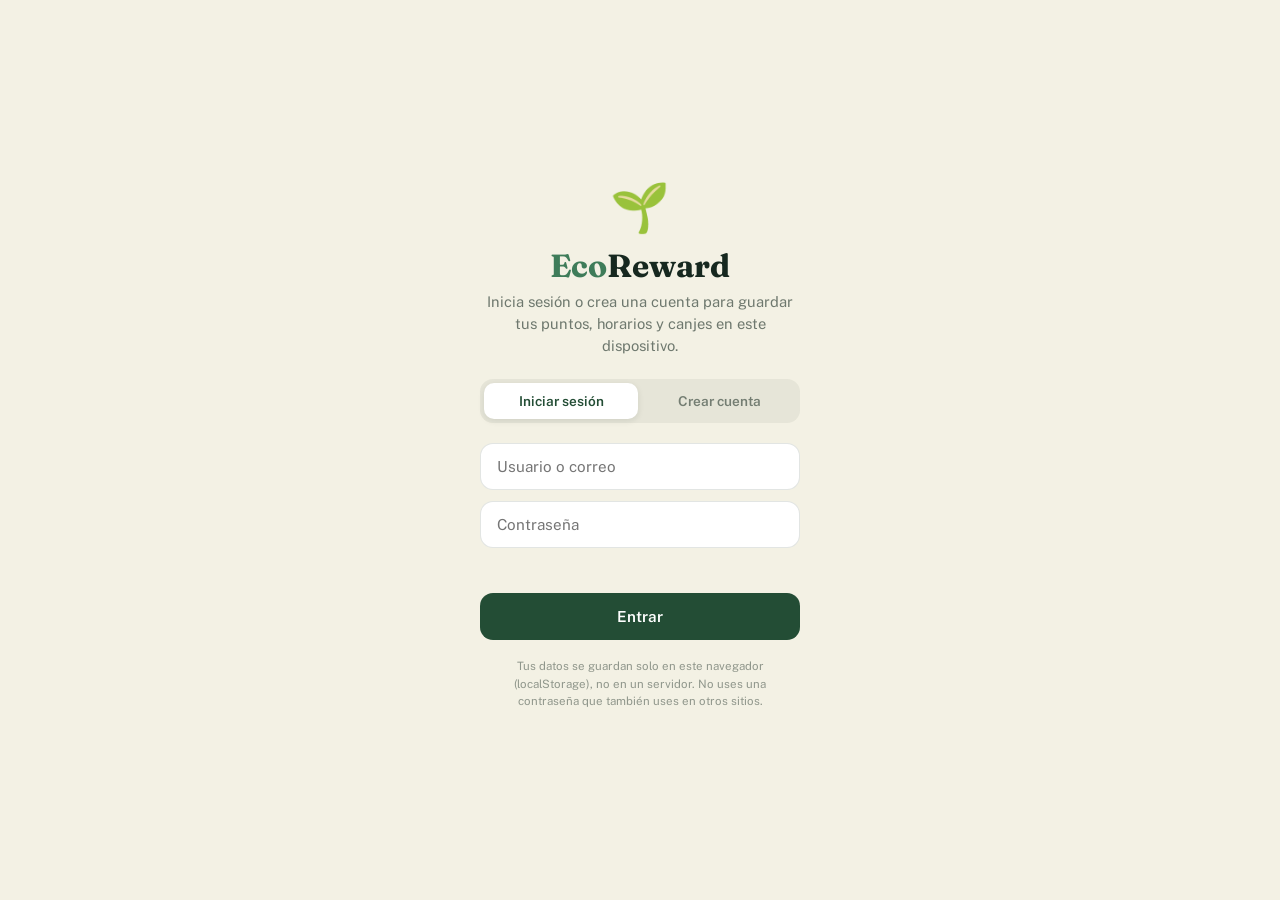
==== app/index.html @ 500846e9 "feat: init commit" ====
<!DOCTYPE html>
<html lang="es">
<head>
<meta charset="UTF-8">
<meta name="viewport" content="width=device-width, initial-scale=1.0, viewport-fit=cover">
<title>EcoReward — Recicla, gana, canjea</title>
<link rel="preconnect" href="https://fonts.googleapis.com">
<link href="https://fonts.googleapis.com/css2?family=Fraunces:ital,wght@0,500;0,600;0,700;1,500&family=Public+Sans:wght@400;500;600;700&family=IBM+Plex+Mono:wght@500;600&display=swap" rel="stylesheet">
<link rel="stylesheet" href="styles.css">
</head>
<body>

<!-- Auth: login / registro -->
<div class="onboard" id="onboard">
  <div class="onboard-leaf">🌱</div>
  <h1><em>Eco</em>Reward</h1>
  <p class="onboard-sub">Inicia sesión o crea una cuenta para guardar tus puntos, horarios y canjes en este dispositivo.</p>

  <div class="auth-tabs">
    <button class="auth-tab active" data-tab="login" id="tabLogin">Iniciar sesión</button>
    <button class="auth-tab" data-tab="register" id="tabRegister">Crear cuenta</button>
  </div>

  <form class="auth-form active" id="formLogin" autocomplete="off">
    <input type="text" id="loginId" placeholder="Usuario o correo" autocomplete="username">
    <input type="password" id="loginPw" placeholder="Contraseña" autocomplete="current-password">
    <div class="auth-error" id="loginError"></div>
    <button type="submit" class="primary-auth">Entrar</button>
  </form>

  <form class="auth-form" id="formRegister" autocomplete="off">
    <input type="text" id="regName" placeholder="Tu nombre" autocomplete="name">
    <input type="text" id="regId" placeholder="Usuario o correo" autocomplete="username">
    <input type="password" id="regPw" placeholder="Contraseña (mín. 4 caracteres)" autocomplete="new-password">
    <input type="password" id="regPw2" placeholder="Confirmar contraseña" autocomplete="new-password">
    <div class="auth-error" id="registerError"></div>
    <button type="submit" class="primary-auth">Crear cuenta</button>
  </form>

  <p class="auth-note">Tus datos se guardan solo en este navegador (localStorage), no en un servidor. No uses una contraseña que también uses en otros sitios.</p>
</div>

<div class="app-shell">

  <!-- Header -->
  <header class="app-header">
    <div class="brand">
      <div class="brand-mark">
        <svg width="20" height="20" viewBox="0 0 24 24" fill="none"><path d="M12 2C9 6 4 8 4 13a8 8 0 0016 0c0-5-5-7-8-11z" fill="#fff" opacity="0.95"/></svg>
      </div>
      <div>
        <div class="brand-name"><em>Eco</em>Reward</div>
        <button class="greeting-btn" id="greetingBtn">
          <div class="greeting" id="greetingText">Hola 👋 ▾</div>
        </button>
      </div>
    </div>
    <div class="points-chip">
      <svg width="16" height="16" viewBox="0 0 24 24" fill="none"><circle cx="12" cy="12" r="9" fill="#C9A227"/><path d="M8 12.5l2.5 2.5L16 9.5" stroke="#fff" stroke-width="2" stroke-linecap="round" stroke-linejoin="round"/></svg>
      <span id="chipPoints">0</span>
    </div>
    <div class="user-menu" id="userMenu">
      <div class="user-menu-name" id="userMenuName">—</div>
      <button id="logoutBtn">
        <svg width="15" height="15" viewBox="0 0 24 24" fill="none" stroke="currentColor" stroke-width="2"><path d="M9 21H5a2 2 0 01-2-2V5a2 2 0 012-2h4"/><path d="M16 17l5-5-5-5"/><path d="M21 12H9"/></svg>
        Cerrar sesión
      </button>
    </div>
  </header>

  <main>
    <!-- ============ INICIO ============ -->
    <section class="view active" id="view-inicio">
      <h2 class="view-title">Tu impacto hoy</h2>
      <p class="view-sub">Cada residuo bien clasificado suma puntos que puedes convertir en dinero.</p>

      <div class="card growth-card">
        <div class="ring-wrap">
          <svg width="176" height="176" viewBox="0 0 176 176">
            <defs>
              <linearGradient id="ringGradient" x1="0" y1="0" x2="1" y2="1">
                <stop offset="0%" stop-color="#3E7C59"/>
                <stop offset="100%" stop-color="#C9A227"/>
              </linearGradient>
            </defs>
            <circle class="ring-track" cx="88" cy="88" r="78"></circle>
            <circle class="ring-progress" id="ringProgress" cx="88" cy="88" r="78" stroke-dasharray="490" stroke-dashoffset="490"></circle>
          </svg>
          <div class="ring-center">
            <div class="stage-emoji" id="stageEmoji">🌱</div>
            <div class="points-big" id="ringPoints">0</div>
            <div class="points-label">puntos</div>
          </div>
        </div>
        <div class="stage-name" id="stageName">Semilla</div>
        <div class="stage-next" id="stageNext">Faltan 500 pts para brotar</div>

        <div class="quick-row">
          <button class="quick-btn" data-goto="reciclar">
            <strong>📷 Registrar entrega</strong>
            <span class="qsub">Escanea y suma puntos</span>
          </button>
          <button class="quick-btn secondary" data-goto="recompensas">
            <strong>🎁 Canjear puntos</strong>
            <span class="qsub">Dinero y beneficios</span>
          </button>
        </div>
      </div>

      <div class="card next-pickup" id="nextPickupCard">
        <div class="np-icon">
          <svg width="22" height="22" viewBox="0 0 24 24" fill="none"><rect x="3" y="5" width="18" height="16" rx="3" stroke="currentColor" stroke-width="1.8"/><path d="M8 3v4M16 3v4M3 10h18" stroke="currentColor" stroke-width="1.8" stroke-linecap="round"/></svg>
        </div>
        <div>
          <div class="np-day" id="npDay">Sin recojos activados</div>
          <div class="np-detail" id="npDetail">Activa un horario en la pestaña Horarios</div>
        </div>
      </div>

      <div class="section-label">Impacto esperado</div>
      <div class="impact-grid">
        <div class="impact-tile">
          <div class="impact-num" id="impactKg">0 kg</div>
          <div class="impact-lbl">Reciclado total</div>
        </div>
        <div class="impact-tile">
          <div class="impact-num" id="impactEntregas">0</div>
          <div class="impact-lbl">Entregas registradas</div>
        </div>
        <div class="impact-tile">
          <div class="impact-num" id="impactCanjes">S/ 0</div>
          <div class="impact-lbl">Ganado en canjes</div>
        </div>
      </div>
    </section>

    <!-- ============ HORARIOS ============ -->
    <section class="view" id="view-horarios">
      <h2 class="view-title">Horarios de recolección</h2>
      <p class="view-sub">Activa los días y tipos de residuo que recoge tu municipio para no perderte el camión.</p>

      <div class="day-strip" id="dayStrip"></div>

      <div class="card" id="scheduleCard">
        <div id="wasteRows"></div>
      </div>

      <div class="card guide-card">
        <h3>Guía rápida de clasificación</h3>
        <div class="guide-item"><b>🟫 Orgánicos:</b> restos de comida, cáscaras, poda del jardín.</div>
        <div class="guide-item"><b>🟩 Reciclables:</b> papel, cartón, plástico, vidrio y metal limpios y secos.</div>
        <div class="guide-item"><b>⬛ General:</b> lo que no se puede reciclar ni compostar (pañales, colillas, cerámica).</div>
      </div>
    </section>

    <!-- ============ RECICLAR ============ -->
    <section class="view" id="view-reciclar">
      <h2 class="view-title">Registrar entrega</h2>
      <p class="view-sub">Elige el tipo de residuo, indica la cantidad y escanea el código del punto de acopio.</p>

      <div class="card">
        <label class="field-label">Tipo de residuo</label>
        <div class="type-grid" id="typeGrid"></div>

        <label class="field-label">Cantidad aproximada (kg)</label>
        <div class="qty-row">
          <button class="qty-btn" id="qtyMinus">−</button>
          <div class="qty-value" id="qtyValue">1</div>
          <button class="qty-btn" id="qtyPlus">+</button>
        </div>

        <button class="btn-primary" id="scanBtn">
          <svg width="17" height="17" viewBox="0 0 24 24" fill="none"><rect x="3" y="3" width="6" height="6" rx="1" stroke="#fff" stroke-width="1.8"/><rect x="15" y="3" width="6" height="6" rx="1" stroke="#fff" stroke-width="1.8"/><rect x="3" y="15" width="6" height="6" rx="1" stroke="#fff" stroke-width="1.8"/><path d="M15 15h2.5M15 18.5h6M20.5 15v6" stroke="#fff" stroke-width="1.8" stroke-linecap="round"/></svg>
          Escanear código y sumar puntos
        </button>
      </div>

      <div class="section-label">Historial de entregas</div>
      <div class="card" id="logCard">
        <div class="empty-note" id="logEmpty">Aún no registras entregas. ¡Escanea tu primer código!</div>
        <div id="logList"></div>
      </div>
    </section>

    <!-- ============ RECOMPENSAS ============ -->
    <section class="view" id="view-recompensas">
      <h2 class="view-title">Canjea tus puntos</h2>
      <p class="view-sub">Convierte lo que reciclaste en dinero y beneficios reales.</p>

      <div class="balance-banner">
        <div>
          <div class="bb-label">Puntos disponibles</div>
          <div class="bb-num" id="bannerPoints">0</div>
        </div>
        <div class="bb-icon">⭐</div>
      </div>

      <div id="rewardsList"></div>

      <div class="section-label">Últimos canjes</div>
      <div class="card">
        <div class="empty-note" id="redeemEmpty">Todavía no has canjeado puntos.</div>
        <div id="redeemList"></div>
      </div>
    </section>
  </main>
</div>

<!-- Bottom nav -->
<nav class="bottom-nav">
  <div class="nav-inner">
    <button class="nav-btn active" data-view="inicio">
      <svg viewBox="0 0 24 24" fill="none" stroke="currentColor" stroke-width="1.8"><path d="M3 11l9-7 9 7"/><path d="M5 10v10h14V10"/></svg>
      <span class="nav-label">Inicio</span>
    </button>
    <button class="nav-btn" data-view="horarios">
      <svg viewBox="0 0 24 24" fill="none" stroke="currentColor" stroke-width="1.8"><rect x="3" y="5" width="18" height="16" rx="3"/><path d="M8 3v4M16 3v4M3 10h18"/></svg>
      <span class="nav-label">Horarios</span>
    </button>
    <button class="nav-btn" data-view="reciclar">
      <svg viewBox="0 0 24 24" fill="none" stroke="currentColor" stroke-width="1.8"><path d="M7 19a2 2 0 100-4 2 2 0 000 4zM17 19a2 2 0 100-4 2 2 0 000 4z"/><path d="M5 4h2l2 12h9M9 8h11l-2 6H9"/></svg>
      <span class="nav-label">Reciclar</span>
    </button>
    <button class="nav-btn" data-view="recompensas">
      <svg viewBox="0 0 24 24" fill="none" stroke="currentColor" stroke-width="1.8"><rect x="3" y="8" width="18" height="13" rx="2"/><path d="M3 12h18M12 8v13M12 8c-1.5-4-6-4-6-1.5S9 8 12 8zM12 8c1.5-4 6-4 6-1.5S15 8 12 8z"/></svg>
      <span class="nav-label">Premios</span>
    </button>
  </div>
</nav>

<!-- Scan overlay -->
<div class="scan-overlay" id="scanOverlay">
  <div class="scan-box"><div class="scan-line"></div></div>
  <p>Escaneando código del punto de acopio…</p>
</div>

<!-- Confirmación de canje -->
<div class="confirm-overlay" id="confirmOverlay">
  <div class="confirm-box">
    <div class="confirm-emoji" id="confirmEmoji">🎁</div>
    <h3 id="confirmTitle">Canjear recompensa</h3>
    <p id="confirmText">¿Deseas canjear tus puntos?</p>
    <div class="confirm-balance" id="confirmBalance"></div>
    <div class="confirm-actions">
      <button class="btn-ghost" id="confirmCancel" type="button">Cancelar</button>
      <button class="btn-primary" id="confirmAccept" type="button" style="margin-top:0;">Confirmar canje</button>
    </div>
  </div>
</div>

<!-- Toast -->
<div class="toast" id="toast"></div>

<script src="script.js"></script>
</body>
</html>
---- app/styles.css ----
:root{
    --ink:#16281F;
    --bg:#F3F1E4;
    --card:#FFFFFF;
    --green-deep:#234D35;
    --green-mid:#3E7C59;
    --green-leaf:#8FBC94;
    --gold:#C9A227;
    --gold-soft:#F1E4C0;
    --coral:#C1502E;
    --line: rgba(22,40,31,0.12);
    --shadow: 0 8px 24px rgba(22,40,31,0.10);
    --radius: 18px;
    --font-display:'Fraunces', Georgia, serif;
    --font-body:'Public Sans', -apple-system, BlinkMacSystemFont, 'Segoe UI', sans-serif;
    --font-mono:'IBM Plex Mono', 'Courier New', monospace;
  }
  *{box-sizing:border-box;}
  html,body{margin:0;padding:0;}
  body{
    background:
      radial-gradient(circle at 8% 0%, rgba(143,188,148,0.28), transparent 42%),
      radial-gradient(circle at 100% 12%, rgba(201,162,39,0.16), transparent 40%),
      var(--bg);
    color:var(--ink);
    font-family:var(--font-body);
    min-height:100vh;
    -webkit-font-smoothing:antialiased;
  }
  ::selection{background:var(--green-leaf); color:var(--green-deep);}
  button{font-family:inherit;}
  .app-shell{
    max-width:480px;
    margin:0 auto;
    min-height:100vh;
    background:transparent;
    position:relative;
    display:flex;
    flex-direction:column;
    padding-bottom:92px;
  }

  /* ---------- Header ---------- */
  .app-header{
    padding:26px 20px 18px;
    display:flex;
    align-items:flex-start;
    justify-content:space-between;
    gap:12px;
    position:relative;
  }
  .brand{
    display:flex;
    align-items:center;
    gap:10px;
  }
  .brand-mark{
    width:38px;height:38px;
    border-radius:11px;
    background:linear-gradient(155deg,var(--green-mid),var(--green-deep));
    display:flex;align-items:center;justify-content:center;
    box-shadow:0 4px 10px rgba(35,77,53,0.35);
    flex-shrink:0;
  }
  .brand-name{
    font-family:var(--font-display);
    font-weight:700;
    font-size:1.28rem;
    letter-spacing:-0.01em;
    line-height:1;
  }
  .brand-name em{ color:var(--green-mid); font-style:normal; }
  .greeting{
    font-size:0.78rem;
    color:rgba(22,40,31,0.6);
    margin-top:3px;
    font-family:var(--font-mono);
    letter-spacing:0.02em;
  }
  .points-chip{
    display:flex;
    align-items:center;
    gap:7px;
    background:var(--card);
    border:1px solid var(--line);
    border-radius:100px;
    padding:8px 14px 8px 10px;
    box-shadow:var(--shadow);
    font-family:var(--font-mono);
    font-weight:600;
    font-size:0.92rem;
    white-space:nowrap;
  }
  .points-chip svg{ flex-shrink:0; }

  main{ padding:0 20px; flex:1; }
  section.view{ display:none; animation:fadeUp .35s ease; }
  section.view.active{ display:block; }
  @keyframes fadeUp{ from{opacity:0; transform:translateY(8px);} to{opacity:1; transform:none;} }

  h2.view-title{
    font-family:var(--font-display);
    font-size:1.5rem;
    font-weight:600;
    margin:6px 0 4px;
    letter-spacing:-0.01em;
  }
  p.view-sub{
    margin:0 0 20px;
    color:rgba(22,40,31,0.62);
    font-size:0.92rem;
    line-height:1.45;
  }

  .card{
    background:var(--card);
    border-radius:var(--radius);
    border:1px solid var(--line);
    box-shadow:var(--shadow);
    padding:20px;
  }
  .card + .card{ margin-top:14px; }

  /* ---------- Inicio: growth ring ---------- */
  .growth-card{
    display:flex;
    flex-direction:column;
    align-items:center;
    text-align:center;
    padding:26px 20px 22px;
    position:relative;
    overflow:hidden;
  }
  .growth-card::before{
    content:"";
    position:absolute; inset:0;
    background:linear-gradient(180deg, rgba(143,188,148,0.16), transparent 55%);
    pointer-events:none;
  }
  .ring-wrap{ position:relative; width:176px; height:176px; margin:4px auto 6px;}
  .ring-wrap svg{ transform:rotate(-90deg); }
  .ring-track{ fill:none; stroke:rgba(22,40,31,0.08); stroke-width:10; }
  .ring-progress{
    fill:none; stroke:url(#ringGradient); stroke-width:10; stroke-linecap:round;
    transition:stroke-dashoffset 1s cubic-bezier(.22,1,.36,1);
  }
  .ring-center{
    position:absolute; inset:0;
    display:flex; flex-direction:column; align-items:center; justify-content:center;
  }
  .stage-emoji{ font-size:2.6rem; line-height:1; margin-bottom:2px; filter:drop-shadow(0 3px 4px rgba(22,40,31,0.18)); transition:transform .4s ease;}
  .points-big{ font-family:var(--font-mono); font-weight:600; font-size:1.55rem; letter-spacing:-0.02em; }
  .points-label{ font-size:0.7rem; color:rgba(22,40,31,0.55); letter-spacing:0.05em; text-transform:uppercase; }
  .stage-name{
    font-family:var(--font-display); font-style:italic; font-weight:500;
    font-size:1rem; margin-top:10px; color:var(--green-deep);
  }
  .stage-next{ font-size:0.78rem; color:rgba(22,40,31,0.55); margin-top:2px;}

  .quick-row{
    display:grid; grid-template-columns:1fr 1fr; gap:10px; margin-top:16px;
  }
  .quick-btn{
    display:flex; flex-direction:column; align-items:flex-start; gap:6px;
    background:var(--green-deep); color:#fff;
    border:none; border-radius:14px; padding:14px 14px;
    cursor:pointer; text-align:left;
    transition:transform .15s ease, box-shadow .15s ease;
  }
  .quick-btn:active{ transform:scale(0.97); }
  .quick-btn.secondary{ background:var(--card); color:var(--ink); border:1px solid var(--line); }
  .quick-btn strong{ font-size:0.88rem; font-weight:600; }
  .quick-btn span.qsub{ font-size:0.72rem; opacity:0.75; }

  .next-pickup{
    display:flex; align-items:center; gap:14px; margin-top:14px;
  }
  .np-icon{
    width:46px;height:46px;border-radius:12px;
    background:var(--gold-soft); color:var(--green-deep);
    display:flex;align-items:center;justify-content:center; flex-shrink:0;
  }
  .np-day{ font-family:var(--font-display); font-weight:600; font-size:1.05rem; }
  .np-detail{ font-size:0.8rem; color:rgba(22,40,31,0.6); font-family:var(--font-mono); }

  .section-label{
    font-family:var(--font-mono); font-size:0.72rem; letter-spacing:0.08em;
    text-transform:uppercase; color:rgba(22,40,31,0.5); margin:22px 2px 10px;
  }

  .impact-grid{ display:grid; grid-template-columns:1fr 1fr 1fr; gap:10px; }
  .impact-tile{
    background:var(--card); border:1px solid var(--line); border-radius:14px;
    padding:12px 10px; text-align:center;
  }
  .impact-num{ font-family:var(--font-mono); font-weight:600; font-size:1.05rem; color:var(--green-deep); }
  .impact-lbl{ font-size:0.68rem; color:rgba(22,40,31,0.55); margin-top:2px; line-height:1.2;}

  /* ---------- Horarios ---------- */
  .day-strip{
    display:flex; gap:7px; overflow-x:auto; padding-bottom:4px; margin-bottom:16px;
    scrollbar-width:none;
  }
  .day-strip::-webkit-scrollbar{ display:none; }
  .day-pill{
    flex:0 0 auto; width:52px; padding:10px 0; border-radius:14px;
    border:1px solid var(--line); background:var(--card);
    display:flex; flex-direction:column; align-items:center; gap:3px;
    cursor:pointer; transition:all .15s ease;
  }
  .day-pill .d-name{ font-size:0.65rem; text-transform:uppercase; letter-spacing:0.03em; color:rgba(22,40,31,0.5); font-family:var(--font-mono);}
  .day-pill .d-dot{ width:7px;height:7px;border-radius:50%; background:transparent; }
  .day-pill.has-pickup .d-dot{ background:var(--green-mid); }
  .day-pill.active{ background:var(--green-deep); border-color:var(--green-deep); }
  .day-pill.active .d-name{ color:rgba(255,255,255,0.7); }
  .day-pill.active .d-dot{ background:var(--gold); }

  .waste-row{
    display:flex; align-items:center; gap:13px; padding:13px 4px;
    border-bottom:1px solid var(--line);
  }
  .waste-row:last-child{ border-bottom:none; }
  .waste-icon{
    width:42px;height:42px;border-radius:11px; flex-shrink:0;
    display:flex;align-items:center;justify-content:center; font-size:1.2rem;
  }
  .waste-icon.organico{ background:#EFE3C9; }
  .waste-icon.reciclable{ background:#DCEBE0; }
  .waste-icon.general{ background:#E9E4DD; }
  .waste-name{ font-weight:600; font-size:0.92rem; }
  .waste-time{ font-family:var(--font-mono); font-size:0.78rem; color:rgba(22,40,31,0.55); }
  .waste-toggle{ margin-left:auto; }
  .switch{ position:relative; width:40px; height:23px; flex-shrink:0; }
  .switch input{ opacity:0; width:0; height:0; }
  .slider{
    position:absolute; cursor:pointer; inset:0; background:rgba(22,40,31,0.15);
    border-radius:100px; transition:.2s;
  }
  .slider::before{
    content:""; position:absolute; width:17px;height:17px; left:3px; top:3px;
    background:#fff; border-radius:50%; transition:.2s; box-shadow:0 1px 3px rgba(0,0,0,0.25);
  }
  input:checked + .slider{ background:var(--green-mid); }
  input:checked + .slider::before{ transform:translateX(17px); }
  .empty-note{
    text-align:center; color:rgba(22,40,31,0.5); font-size:0.85rem; padding:30px 10px;
  }

  .guide-card{ margin-top:14px; }
  .guide-card h3{ font-family:var(--font-display); font-size:1rem; margin:0 0 10px; font-weight:600;}
  .guide-item{ font-size:0.85rem; line-height:1.5; margin-bottom:8px; color:rgba(22,40,31,0.75);}
  .guide-item b{ color:var(--ink); }

  /* ---------- Reciclar ---------- */
  .type-grid{ display:grid; grid-template-columns:1fr 1fr 1fr; gap:9px; margin-bottom:16px; }
  .type-card{
    border:1.5px solid var(--line); background:var(--card); border-radius:14px;
    padding:14px 6px 11px; text-align:center; cursor:pointer; transition:all .15s ease;
  }
  .type-card .t-emoji{ font-size:1.5rem; display:block; margin-bottom:6px;}
  .type-card .t-name{ font-size:0.72rem; font-weight:600; line-height:1.2;}
  .type-card .t-pts{ font-size:0.65rem; font-family:var(--font-mono); color:rgba(22,40,31,0.5); margin-top:3px;}
  .type-card.selected{ border-color:var(--green-mid); background:#EDF5EF; }

  label.field-label{ font-size:0.78rem; font-weight:600; display:block; margin:14px 0 7px; }
  .qty-row{ display:flex; align-items:center; gap:10px; }
  .qty-btn{
    width:40px;height:40px; border-radius:11px; border:1px solid var(--line); background:var(--card);
    font-size:1.1rem; font-weight:600; cursor:pointer; color:var(--green-deep);
  }
  .qty-value{
    flex:1; text-align:center; font-family:var(--font-mono); font-size:1.15rem; font-weight:600;
  }
  .btn-primary{
    width:100%; background:var(--green-deep); color:#fff; border:none; border-radius:13px;
    padding:14px; font-weight:600; font-size:0.94rem; cursor:pointer; margin-top:18px;
    display:flex; align-items:center; justify-content:center; gap:8px;
    transition:transform .12s ease;
  }
  .btn-primary:active{ transform:scale(0.98); }
  .btn-primary:disabled{ opacity:0.45; cursor:not-allowed; }
  .btn-ghost{
    width:100%; background:transparent; color:var(--green-deep); border:1.5px solid var(--green-mid);
    border-radius:13px; padding:12px; font-weight:600; font-size:0.88rem; cursor:pointer; margin-top:10px;
  }

  .scan-overlay{
    position:fixed; inset:0; background:rgba(22,40,31,0.72); backdrop-filter:blur(2px);
    display:none; align-items:center; justify-content:center; z-index:60; flex-direction:column; gap:16px;
  }
  .scan-overlay.active{ display:flex; }
  .scan-box{
    width:180px; height:180px; border-radius:20px; border:2.5px solid var(--gold);
    position:relative; overflow:hidden; background:rgba(255,255,255,0.06);
  }
  .scan-line{
    position:absolute; left:0; right:0; height:3px; background:var(--gold);
    box-shadow:0 0 12px var(--gold); animation:scanMove 1.4s ease-in-out infinite;
  }
  @keyframes scanMove{ 0%{top:6%;} 50%{top:92%;} 100%{top:6%;} }
  .scan-overlay p{ color:#fff; font-family:var(--font-mono); font-size:0.85rem; }

  .log-item{
    display:flex; align-items:center; gap:12px; padding:11px 2px; border-bottom:1px solid var(--line);
  }
  .log-item:last-child{ border-bottom:none; }
  .log-emoji{ font-size:1.3rem; width:36px; text-align:center; }
  .log-title{ font-size:0.86rem; font-weight:600; }
  .log-date{ font-size:0.72rem; color:rgba(22,40,31,0.5); font-family:var(--font-mono); }
  .log-pts{ margin-left:auto; font-family:var(--font-mono); font-weight:600; color:var(--green-mid); font-size:0.86rem; }

  /* ---------- Recompensas ---------- */
  .balance-banner{
    background:linear-gradient(135deg, var(--green-deep), #1a3a28);
    color:#fff; border-radius:var(--radius); padding:20px; margin-bottom:16px;
    display:flex; align-items:center; justify-content:space-between;
    box-shadow:var(--shadow);
  }
  .balance-banner .bb-label{ font-size:0.72rem; text-transform:uppercase; letter-spacing:0.06em; opacity:0.7; font-family:var(--font-mono);}
  .balance-banner .bb-num{ font-family:var(--font-mono); font-size:1.9rem; font-weight:600; margin-top:2px; }
  .balance-banner .bb-icon{ font-size:2.1rem; }

  .reward-card{
    display:flex; align-items:center; gap:13px; padding:15px; margin-bottom:10px;
  }
  .reward-emoji{
    width:48px;height:48px;border-radius:13px; background:var(--gold-soft);
    display:flex; align-items:center; justify-content:center; font-size:1.4rem; flex-shrink:0;
  }
  .reward-name{ font-weight:600; font-size:0.9rem; }
  .reward-cost{ font-family:var(--font-mono); font-size:0.78rem; color:rgba(22,40,31,0.55); margin-top:2px;}
  .redeem-btn{
    margin-left:auto; background:var(--green-deep); color:#fff; border:none; border-radius:10px;
    padding:9px 14px; font-size:0.78rem; font-weight:600; cursor:pointer; white-space:nowrap;
  }
  .redeem-btn:disabled{ background:rgba(22,40,31,0.12); color:rgba(22,40,31,0.4); cursor:not-allowed; }

  /* ---------- Bottom nav ---------- */
  nav.bottom-nav{
    position:fixed; left:0; right:0; bottom:0;
    display:flex; justify-content:center;
    padding:14px 20px calc(14px + env(safe-area-inset-bottom));
    background:linear-gradient(180deg, rgba(243,241,228,0), var(--bg) 30%);
    pointer-events:none;
  }
  .nav-inner{
    max-width:480px; width:100%;
    display:flex; justify-content:space-between; align-items:center;
    background:var(--card); border:1px solid var(--line); border-radius:20px;
    padding:9px 10px; box-shadow:0 10px 28px rgba(22,40,31,0.16);
    pointer-events:auto;
  }
  .nav-btn{
    display:flex; flex-direction:column; align-items:center; gap:4px;
    background:none; border:none; cursor:pointer; padding:7px 10px; border-radius:13px;
    color:rgba(22,40,31,0.45); flex:1; transition:all .15s ease;
  }
  .nav-btn svg{ width:21px; height:21px; }
  .nav-btn .nav-label{ font-size:0.62rem; font-weight:600; letter-spacing:0.01em; }
  .nav-btn.active{ color:var(--green-deep); background:var(--gold-soft); }

  /* ---------- Confirmación de canje ---------- */
  .confirm-overlay{
    position:fixed; inset:0; background:rgba(22,40,31,0.55); backdrop-filter:blur(2px);
    display:none; align-items:center; justify-content:center; z-index:90; padding:24px;
  }
  .confirm-overlay.active{ display:flex; }
  .confirm-box{
    background:var(--card); border-radius:20px; padding:26px 22px; width:100%; max-width:320px;
    text-align:center; box-shadow:0 20px 50px rgba(22,40,31,0.3);
    animation:fadeUp .25s ease;
  }
  .confirm-emoji{ font-size:2.4rem; margin-bottom:6px; }
  .confirm-box h3{ font-family:var(--font-display); font-size:1.15rem; margin:0 0 6px; font-weight:600; }
  .confirm-box p{ font-size:0.86rem; color:rgba(22,40,31,0.65); margin:0 0 14px; line-height:1.4; }
  .confirm-balance{
    font-family:var(--font-mono); font-size:0.8rem; color:var(--green-deep);
    background:var(--gold-soft); border-radius:10px; padding:8px 10px; margin-bottom:6px;
  }
  .confirm-actions{ display:flex; flex-direction:column; gap:0; }
  .confirm-actions .btn-ghost{ margin-top:10px; }

  /* ---------- Toast ---------- */
  .toast{
    position:fixed; left:50%; bottom:104px; transform:translate(-50%,20px);
    background:var(--ink); color:#fff; padding:12px 20px; border-radius:100px;
    font-size:0.85rem; font-weight:500; display:flex; align-items:center; gap:8px;
    box-shadow:0 10px 24px rgba(0,0,0,0.25); opacity:0; pointer-events:none;
    transition:all .3s cubic-bezier(.22,1,.36,1); z-index:80; max-width:90%;
  }
  .toast.show{ opacity:1; transform:translate(-50%,0); }

  /* ---------- Auth (login / registro) ---------- */
  .onboard{
    position:fixed; inset:0; background:var(--bg); z-index:100;
    display:flex; flex-direction:column; align-items:center; justify-content:center;
    padding:32px; text-align:center; overflow-y:auto;
  }
  .onboard-leaf{ font-size:3rem; margin-bottom:10px; }
  .onboard h1{ font-family:var(--font-display); font-size:2rem; margin:0 0 6px; font-weight:700; }
  .onboard h1 em{ color:var(--green-mid); font-style:normal; }
  .onboard p.onboard-sub{ color:rgba(22,40,31,0.6); font-size:0.92rem; max-width:320px; margin:0 0 22px; line-height:1.5;}
  .auth-tabs{
    display:flex; width:100%; max-width:320px; background:rgba(22,40,31,0.06);
    border-radius:13px; padding:4px; margin-bottom:20px; gap:4px;
  }
  .auth-tab{
    flex:1; border:none; background:none; padding:10px 0; border-radius:10px;
    font-weight:600; font-size:0.85rem; cursor:pointer; color:rgba(22,40,31,0.55);
    transition:all .15s ease; font-family:inherit;
  }
  .auth-tab.active{ background:var(--card); color:var(--green-deep); box-shadow:0 2px 6px rgba(22,40,31,0.1); }
  .auth-form{
    width:100%; max-width:320px; display:none; flex-direction:column;
  }
  .auth-form.active{ display:flex; }
  .auth-form input{
    width:100%; padding:14px 16px; border-radius:13px;
    border:1.5px solid var(--line); font-size:0.95rem; font-family:inherit; margin-bottom:11px;
    background:var(--card); text-align:left;
  }
  .auth-form input:focus{ outline:2px solid var(--green-leaf); border-color:var(--green-mid); }
  .auth-form input.field-error{ border-color:var(--coral); }
  .onboard button.primary-auth{
    width:100%; background:var(--green-deep); color:#fff; border:none;
    border-radius:13px; padding:15px; font-weight:600; font-size:0.95rem; cursor:pointer;
    margin-top:6px; font-family:inherit;
  }
  .auth-error{
    color:var(--coral); font-size:0.8rem; font-weight:600; min-height:18px;
    margin:8px 0 2px; text-align:left;
  }
  .auth-note{
    font-size:0.72rem; color:rgba(22,40,31,0.45); max-width:300px; margin-top:18px; line-height:1.5;
  }

  /* ---------- Header user menu ---------- */
  .greeting-btn{
    background:none; border:none; padding:0; cursor:pointer; text-align:left; font-family:inherit;
  }
  .user-menu{
    position:absolute; top:64px; left:20px; z-index:70;
    background:var(--card); border:1px solid var(--line); border-radius:14px;
    box-shadow:var(--shadow); padding:6px; display:none; min-width:170px;
  }
  .user-menu.open{ display:block; }
  .user-menu-name{
    padding:10px 12px 6px; font-size:0.8rem; font-weight:600; color:rgba(22,40,31,0.85);
    border-bottom:1px solid var(--line); margin-bottom:4px;
  }
  .user-menu button{
    width:100%; text-align:left; background:none; border:none; padding:9px 12px;
    border-radius:9px; font-size:0.85rem; font-weight:600; color:var(--coral); cursor:pointer;
    font-family:inherit; display:flex; align-items:center; gap:8px;
  }
  .user-menu button:hover{ background:rgba(193,80,46,0.08); }

  @media (max-width:360px){
    .type-grid{ grid-template-columns:1fr 1fr; }
  }
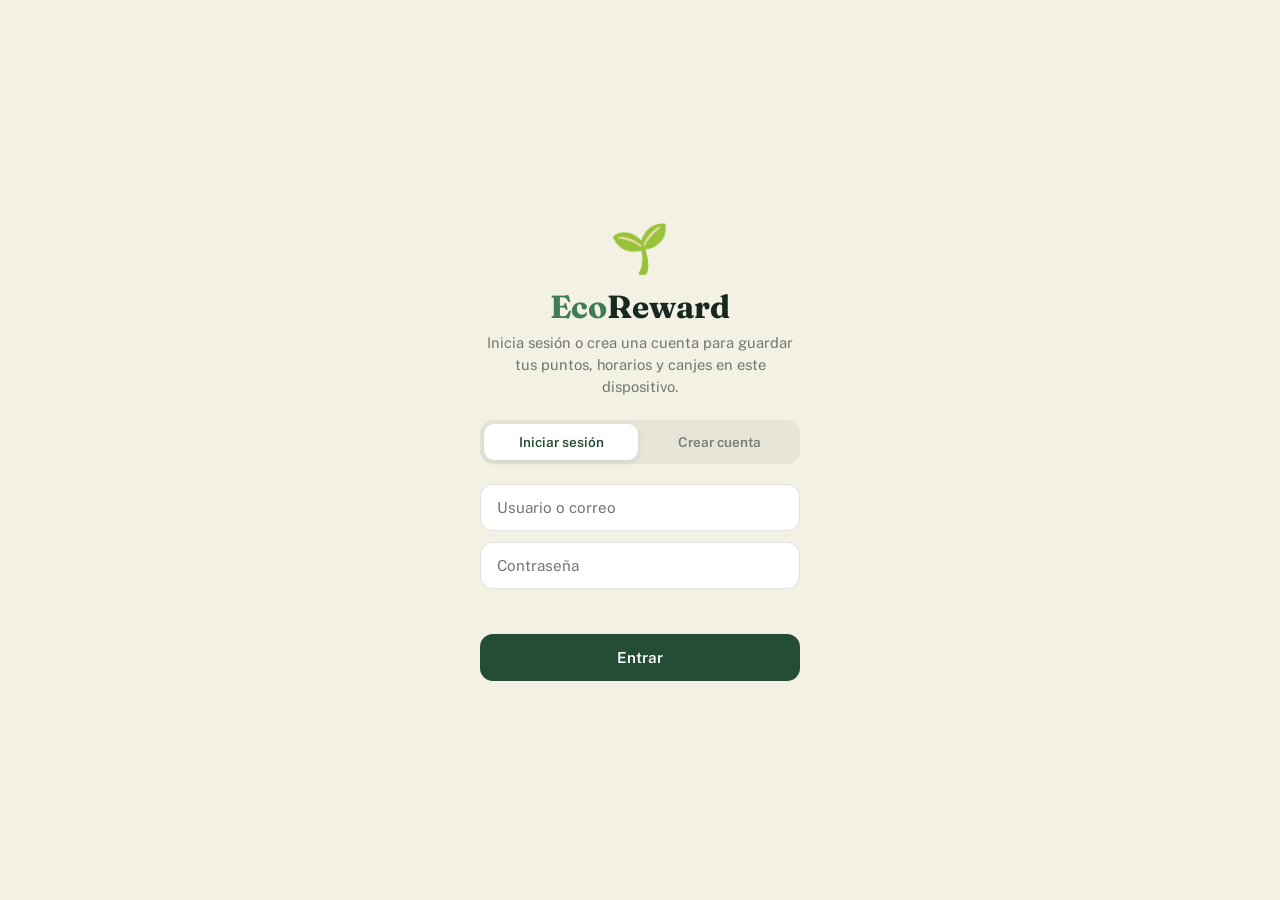
==== commit b711054d: "Update index.html" ====
--- a/app/index.html
+++ b/app/index.html
@@ -36,8 +36,6 @@
     <div class="auth-error" id="registerError"></div>
     <button type="submit" class="primary-auth">Crear cuenta</button>
   </form>
-
-  <p class="auth-note">Tus datos se guardan solo en este navegador (localStorage), no en un servidor. No uses una contraseña que también uses en otros sitios.</p>
 </div>
 
 <div class="app-shell">
